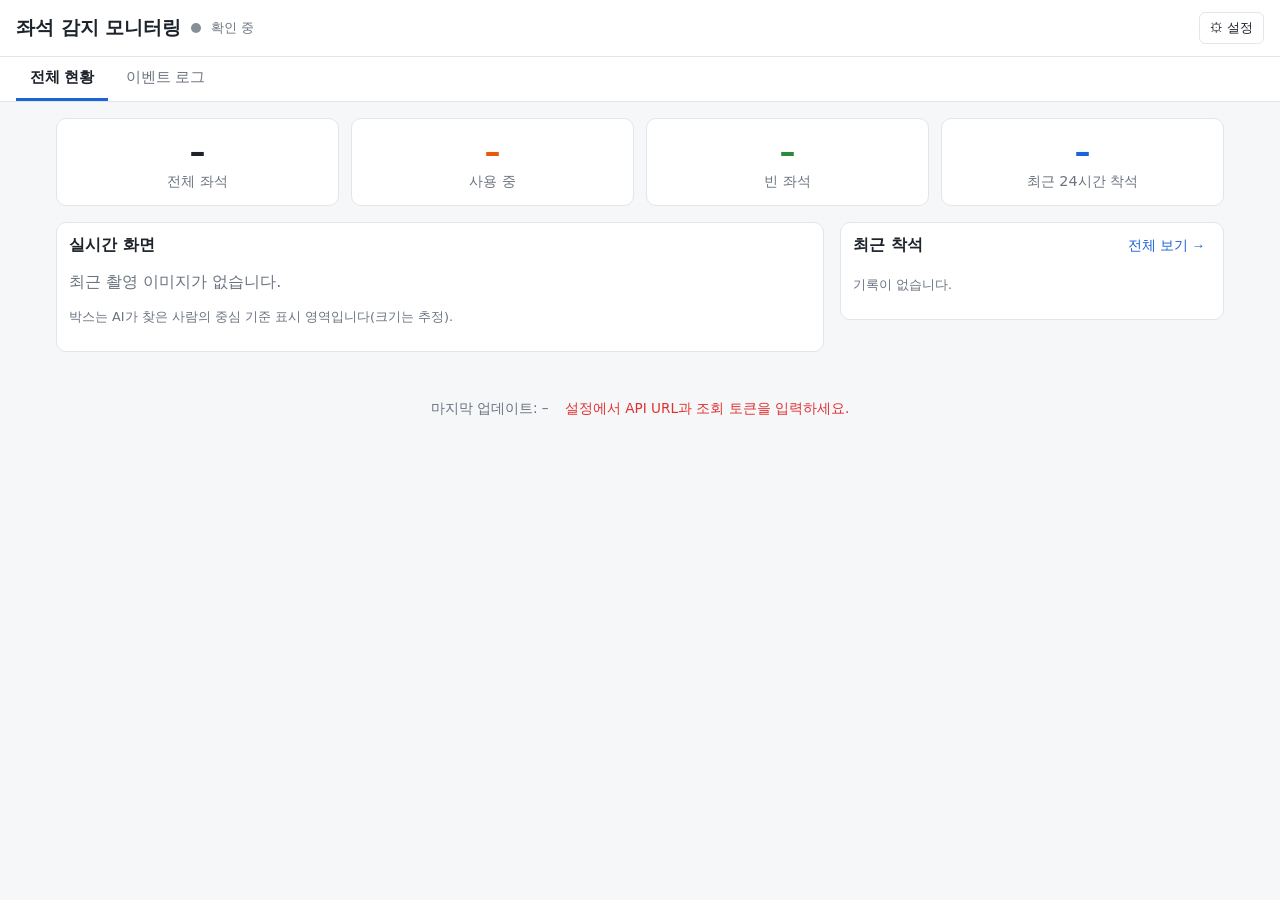
==== dashboard/static/index.html @ e9d50a09 "refactor(dashboard): port the dashboard server to FastAPI and uvicorn Replaces the nginx container: " ====
<!doctype html>
<html lang="ko">
<head>
  <meta charset="utf-8">
  <meta name="viewport" content="width=device-width, initial-scale=1">
  <title>xiao-seat-vision 좌석 감지</title>
  <link rel="stylesheet" href="style.css">
  <script src="config.js"></script>
</head>
<body>
  <header class="topbar">
    <div class="brand">
      <h1>좌석 감지 모니터링</h1>
      <span id="live-dot" class="live-dot" title="장치 연결 상태"></span><span id="live-text" class="muted small">확인 중</span>
    </div>
    <div class="topbar-actions">
      <span id="data-badge" class="badge test" hidden>테스트 데이터</span>
      <button id="open-settings" class="icon-btn" aria-label="설정">⚙ 설정</button>
    </div>
  </header>

  <nav class="tabs" role="tablist">
    <button class="tab active" role="tab" data-tab="overview" aria-selected="true">전체 현황</button>
    <button class="tab" role="tab" data-tab="events" aria-selected="false">이벤트 로그 <span id="events-badge" class="tab-badge" hidden></span></button>
  </nav>

  <main>
    <section class="counts" aria-label="좌석 요약">
      <div class="count total"><span id="c-total">–</span><label>전체 좌석</label></div>
      <div class="count occupied"><span id="c-occupied">–</span><label>사용 중</label></div>
      <div class="count empty"><span id="c-empty">–</span><label>빈 좌석</label></div>
      <div class="count today"><span id="c-today">–</span><label>최근 24시간 착석</label></div>
      <div class="count unknown" id="c-unknown-box" hidden><span id="c-unknown">–</span><label>확인 불가</label></div>
    </section>

    <!-- ① 전체 현황 -->
    <div id="tab-overview" class="tab-panel">
      <div class="overview-grid">
        <section class="view panel" aria-label="실시간 화면">
          <div class="panel-head">
            <h2>실시간 화면</h2>
            <span id="snapshot-time" class="muted small"></span>
          </div>
          <div id="snapshot-wrap" class="snapshot-wrap" hidden>
            <img id="snapshot" alt="최근 촬영 이미지">
            <svg id="overlay" class="overlay" viewBox="0 0 1 1" preserveAspectRatio="none"></svg>
            <div id="boxes" class="boxes"></div>
            <div id="badges" class="badges"></div>
          </div>
          <p id="no-snapshot" class="muted">최근 촬영 이미지가 없습니다.</p>
          <p class="muted small">박스는 AI가 찾은 사람의 중심 기준 표시 영역입니다(크기는 추정).</p>
          <ul id="seat-list" class="seat-list"></ul>
        </section>

        <aside class="side">
          <section class="panel">
            <div class="panel-head"><h2>최근 착석</h2><button class="link-btn" data-goto="events">전체 보기 →</button></div>
            <ul id="recent-events" class="recent-list"></ul>
            <p id="recent-empty" class="muted small">기록이 없습니다.</p>
          </section>
          <section id="people-section" class="panel" hidden>
            <div class="panel-head"><h2>감지된 사람 <span id="people-count"></span></h2></div>
            <ul id="people-list" class="people-list"></ul>
          </section>
        </aside>
      </div>

      <section id="stream-section" class="panel" hidden>
        <div class="panel-head">
          <h2>실시간 영상</h2>
          <button id="stream-toggle" class="btn">스트리밍 켜기</button>
        </div>
        <p class="muted small">스트리밍은 장치 화면 확인용 보조 기능이며 좌석 감지는 항상 계속됩니다.</p>
        <img id="stream" class="stream" alt="" hidden>
      </section>
    </div>

    <!-- ② 이벤트 로그 -->
    <div id="tab-events" class="tab-panel" hidden>
      <section class="panel">
        <div class="panel-head">
          <h2>착석 감지 이벤트 로그</h2>
          <label class="small">좌석
            <select id="seat-filter"><option value="">전체</option></select>
          </label>
        </div>
        <p class="muted small">사람이 좌석에 앉아 상태가 '사용 중'으로 바뀔 때마다 찍힌 사진입니다.</p>
        <p id="events-message" class="notice" hidden></p>
        <ul id="event-grid" class="event-grid"></ul>
        <p id="events-empty" class="muted" hidden>아직 착석 이벤트가 없습니다.</p>
      </section>
    </div>

    <!-- Developer mode panels are created only when developer mode is ON (see app.js). -->
    <div id="dev-root"></div>
  </main>

  <footer>
    마지막 업데이트: <span id="updated">–</span>
    <span id="error" class="error"></span>
  </footer>

  <dialog id="viewer" class="viewer">
    <form method="dialog">
      <div class="viewer-head"><b id="viewer-title"></b><button class="icon-btn" value="close">닫기 ✕</button></div>
      <div class="snapshot-wrap"><img id="viewer-img" alt=""><div id="viewer-boxes" class="boxes"></div></div>
      <p id="viewer-meta" class="muted small"></p>
    </form>
  </dialog>

  <dialog id="settings">
    <form method="dialog" id="settings-form">
      <h2>설정</h2>
      <label>대시보드 API URL
        <input name="apiUrl" type="url" placeholder="https://<ref>.supabase.co/functions/v1/dashboard-api">
      </label>
      <label>조회 토큰 (viewer)
        <input name="viewerToken" type="password" autocomplete="off" placeholder="비워두면 이 PC의 서버 토큰을 자동 사용">
      </label>
      <p class="muted small">이 PC의 대시보드 서버는 토큰을 서버에서 자동으로 붙여 줍니다. 다른 서버를 직접 조회할 때만 입력하세요.</p>
      <label class="check"><input name="testData" type="checkbox"> 테스트 영상 데이터 보기</label>

      <fieldset>
        <legend>실시간 스트리밍 (선택)</legend>
        <label>ESP32 주소 <input name="esp32Url" type="url" placeholder="http://192.168.0.42"></label>
        <label>ESP32 웹 토큰 <input name="esp32Token" type="password" autocomplete="off"></label>
      </fieldset>

      <fieldset>
        <legend>개발자</legend>
        <label class="check"><input name="devMode" type="checkbox"> 개발자 모드</label>
        <label>관리자 토큰 (개발자 데이터용)
          <input name="adminToken" type="password" autocomplete="off" placeholder="비워두면 이 PC의 서버 토큰을 자동 사용">
        </label>
        <p class="muted small">개발자 모드는 화면 표시 설정입니다. 상세 데이터는 관리자 토큰이 있을 때만 서버가 제공합니다.</p>
      </fieldset>
      <div class="dialog-actions">
        <button value="cancel" formnovalidate class="btn ghost">취소</button>
        <button value="save" class="btn">저장</button>
      </div>
    </form>
  </dialog>

  <script>
    // Make script failures visible instead of leaving the placeholders ("–") on screen.
    window.addEventListener("error", function (e) {
      var el = document.getElementById("error");
      if (el) el.textContent = "화면 스크립트 오류: " + (e.message || e) + " (Ctrl+F5로 새로고침)";
    });
  </script>
  <script src="viewmodel.js"></script>
  <script src="app.js"></script>
</body>
</html>
---- dashboard/static/style.css ----
:root {
  --bg: #f6f7f9;
  --card: #ffffff;
  --text: #1d232b;
  --muted: #6b7480;
  --border: #e2e5ea;
  --occupied: #e8590c;
  --empty: #2b8a3e;
  --unknown: #868e96;
  --accent: #1c64d8;
}
@media (prefers-color-scheme: dark) {
  :root {
    --bg: #14171b;
    --card: #1d2127;
    --text: #e6e8eb;
    --muted: #98a1ad;
    --border: #2c323a;
  }
}
* { box-sizing: border-box; }
body { margin: 0; font-family: system-ui, -apple-system, "Segoe UI", "Noto Sans KR", sans-serif; background: var(--bg); color: var(--text); }
.topbar { display: flex; justify-content: space-between; align-items: center; padding: 12px 16px; background: var(--card); border-bottom: 1px solid var(--border); }
.topbar h1 { font-size: 1.2rem; margin: 0; }
.topbar-actions { display: flex; gap: 8px; align-items: center; }
main { max-width: 960px; margin: 0 auto; padding: 16px; display: grid; gap: 16px; }
.counts { display: grid; grid-template-columns: repeat(auto-fit, minmax(120px, 1fr)); gap: 12px; }
.count { background: var(--card); border: 1px solid var(--border); border-radius: 10px; padding: 14px; text-align: center; }
.count span { display: block; font-size: 2rem; font-weight: 700; }
.count label { color: var(--muted); font-size: .9rem; }
.count.occupied span { color: var(--occupied); }
.count.empty span { color: var(--empty); }
.count.unknown span { color: var(--unknown); }
.view { background: var(--card); border: 1px solid var(--border); border-radius: 10px; padding: 12px; }
.snapshot-wrap { position: relative; width: 100%; line-height: 0; }
.snapshot-wrap img { width: 100%; height: auto; border-radius: 6px; }
.overlay { position: absolute; inset: 0; width: 100%; height: 100%; pointer-events: none; }
.badges { position: absolute; inset: 0; pointer-events: none; }
.seat-badge { position: absolute; transform: translate(-50%, -50%); line-height: 1.2; padding: 4px 10px; border-radius: 999px; color: #fff; font-size: .85rem; font-weight: 600; white-space: nowrap; box-shadow: 0 1px 4px rgba(0,0,0,.35); }
.seat-list { list-style: none; padding: 0; margin: 12px 0 0; display: grid; grid-template-columns: repeat(auto-fill, minmax(150px, 1fr)); gap: 8px; }
.seat-list li { border-radius: 8px; padding: 10px; color: #fff; }
.seat-list .name { font-weight: 600; display: block; }
.seat-list .detail { font-size: .8rem; opacity: .9; }
.state-occupied { background: var(--occupied); }
.state-empty { background: var(--empty); }
.state-unknown { background: var(--unknown); }
.people-list { list-style: none; padding: 0; margin: 8px 0 0; display: grid; grid-template-columns: repeat(auto-fill, minmax(120px, 1fr)); gap: 10px; }
.people-list li { border: 1px solid var(--border); border-radius: 8px; overflow: hidden; background: var(--bg); }
.person-thumb { display: block; width: 100%; aspect-ratio: 1 / 2; object-fit: cover; background-color: #222; background-repeat: no-repeat; }
.person-meta { padding: 6px 8px; font-size: .85rem; }
.person-meta b { display: block; }
.panel { background: var(--card); border: 1px solid var(--border); border-radius: 10px; padding: 12px; }
.panel-head { display: flex; justify-content: space-between; align-items: center; }
.panel h2 { font-size: 1rem; margin: 0; }
.stream { width: 100%; max-width: 640px; margin-top: 8px; border-radius: 6px; background: #000; }
.dev .grid { display: grid; grid-template-columns: repeat(auto-fit, minmax(180px, 1fr)); gap: 8px; margin-top: 8px; }
.dev .kv { border: 1px solid var(--border); border-radius: 6px; padding: 8px; font-size: .85rem; }
.dev .kv b { display: block; color: var(--muted); font-weight: 500; font-size: .75rem; }
.dev pre { max-height: 320px; overflow: auto; background: var(--bg); padding: 8px; border-radius: 6px; font-size: .75rem; line-height: 1.3; }
.dev table { width: 100%; border-collapse: collapse; font-size: .8rem; }
.dev td, .dev th { border-bottom: 1px solid var(--border); padding: 4px; text-align: left; }
.btn { background: var(--accent); color: #fff; border: 0; border-radius: 6px; padding: 8px 14px; cursor: pointer; }
.btn.ghost { background: transparent; color: var(--text); border: 1px solid var(--border); }
.icon-btn { background: transparent; border: 1px solid var(--border); color: var(--text); border-radius: 6px; padding: 6px 10px; cursor: pointer; }
.badge { padding: 3px 8px; border-radius: 999px; font-size: .75rem; }
.badge.test { background: #f59f00; color: #000; }
.muted { color: var(--muted); }
.small { font-size: .8rem; }
.error { color: #e03131; margin-left: 12px; }
footer { text-align: center; color: var(--muted); font-size: .85rem; padding: 16px; }
dialog { border: 1px solid var(--border); border-radius: 10px; background: var(--card); color: var(--text); width: min(480px, 92vw); }
dialog form { display: grid; gap: 10px; }
dialog label { display: grid; gap: 4px; font-size: .9rem; }
dialog label.check { display: flex; gap: 8px; align-items: center; }
dialog input[type=url], dialog input[type=password] { padding: 8px; border: 1px solid var(--border); border-radius: 6px; background: var(--bg); color: var(--text); }
fieldset { border: 1px solid var(--border); border-radius: 8px; display: grid; gap: 8px; }
.dialog-actions { display: flex; justify-content: flex-end; gap: 8px; }

/* ---- header status, tabs ---- */
.brand { display: flex; align-items: center; gap: 10px; }
.live-dot { width: 10px; height: 10px; border-radius: 50%; background: var(--unknown); display: inline-block; }
.live-dot.on { background: #2f9e44; box-shadow: 0 0 0 3px rgba(47,158,68,.2); }
.live-dot.off { background: #e03131; }
.tabs { display: flex; gap: 4px; padding: 0 16px; background: var(--card); border-bottom: 1px solid var(--border); }
.tab { background: none; border: 0; border-bottom: 3px solid transparent; padding: 10px 14px; font-size: .95rem; color: var(--muted); cursor: pointer; }
.tab.active { color: var(--text); border-bottom-color: var(--accent); font-weight: 600; }
.tab-badge { background: #e03131; color: #fff; border-radius: 999px; padding: 1px 7px; font-size: .75rem; margin-left: 4px; }
main { max-width: 1200px; }
.count.today span { color: var(--accent); }
.link-btn { background: none; border: 0; color: var(--accent); cursor: pointer; font-size: .85rem; }
.notice { background: #fff3bf; color: #5c4400; border-radius: 6px; padding: 8px 10px; font-size: .85rem; }

/* ---- overview layout ---- */
.overview-grid { display: grid; grid-template-columns: minmax(0, 2fr) minmax(260px, 1fr); gap: 16px; align-items: start; }
@media (max-width: 860px) { .overview-grid { grid-template-columns: 1fr; } }
.side { display: grid; gap: 16px; }

/* ---- detection boxes (helmet-detection style) ---- */
.boxes { position: absolute; inset: 0; pointer-events: none; }
.det-box { position: absolute; border: 2px solid var(--occupied); border-radius: 3px; box-shadow: 0 0 0 1px rgba(0,0,0,.35); }
.det-box.det-other { border-color: #4dabf7; }
.det-label { position: absolute; left: -2px; top: -20px; white-space: nowrap; font-size: .72rem; line-height: 1; padding: 3px 5px; color: #fff; background: var(--occupied); border-radius: 3px 3px 3px 0; }
.det-other .det-label { background: #1c7ed6; }

/* ---- event log ---- */
.event-grid { list-style: none; padding: 0; margin: 10px 0 0; display: grid; grid-template-columns: repeat(auto-fill, minmax(230px, 1fr)); gap: 12px; }
.recent-list { list-style: none; padding: 0; margin: 8px 0 0; display: grid; gap: 8px; }
.event-card { border: 1px solid var(--border); border-radius: 8px; overflow: hidden; background: var(--bg); cursor: pointer; transition: transform .1s; }
.event-card:hover { transform: translateY(-2px); }
.event-card.compact { display: grid; grid-template-columns: 96px 1fr; align-items: center; }
.event-media { position: relative; line-height: 0; background: #222; }
.event-media img { width: 100%; height: auto; display: block; }
.event-card.compact .event-media .det-label { display: none; }
.no-photo { color: #aaa; font-size: .8rem; line-height: 1.4; padding: 28px 8px; text-align: center; }
.event-meta { display: grid; gap: 3px; padding: 8px 10px; position: relative; }
.event-tag { justify-self: start; background: var(--occupied); color: #fff; font-size: .7rem; font-weight: 700; border-radius: 3px; padding: 2px 6px; }
.event-person { position: absolute; right: 8px; top: 8px; width: 40px; height: 64px; object-fit: cover; border-radius: 4px; border: 2px solid var(--card); }
.viewer { width: min(760px, 94vw); }
.viewer-head { display: flex; justify-content: space-between; align-items: center; margin-bottom: 8px; }
.viewer .snapshot-wrap img { width: 100%; }
select { padding: 4px 6px; border-radius: 6px; border: 1px solid var(--border); background: var(--bg); color: var(--text); }
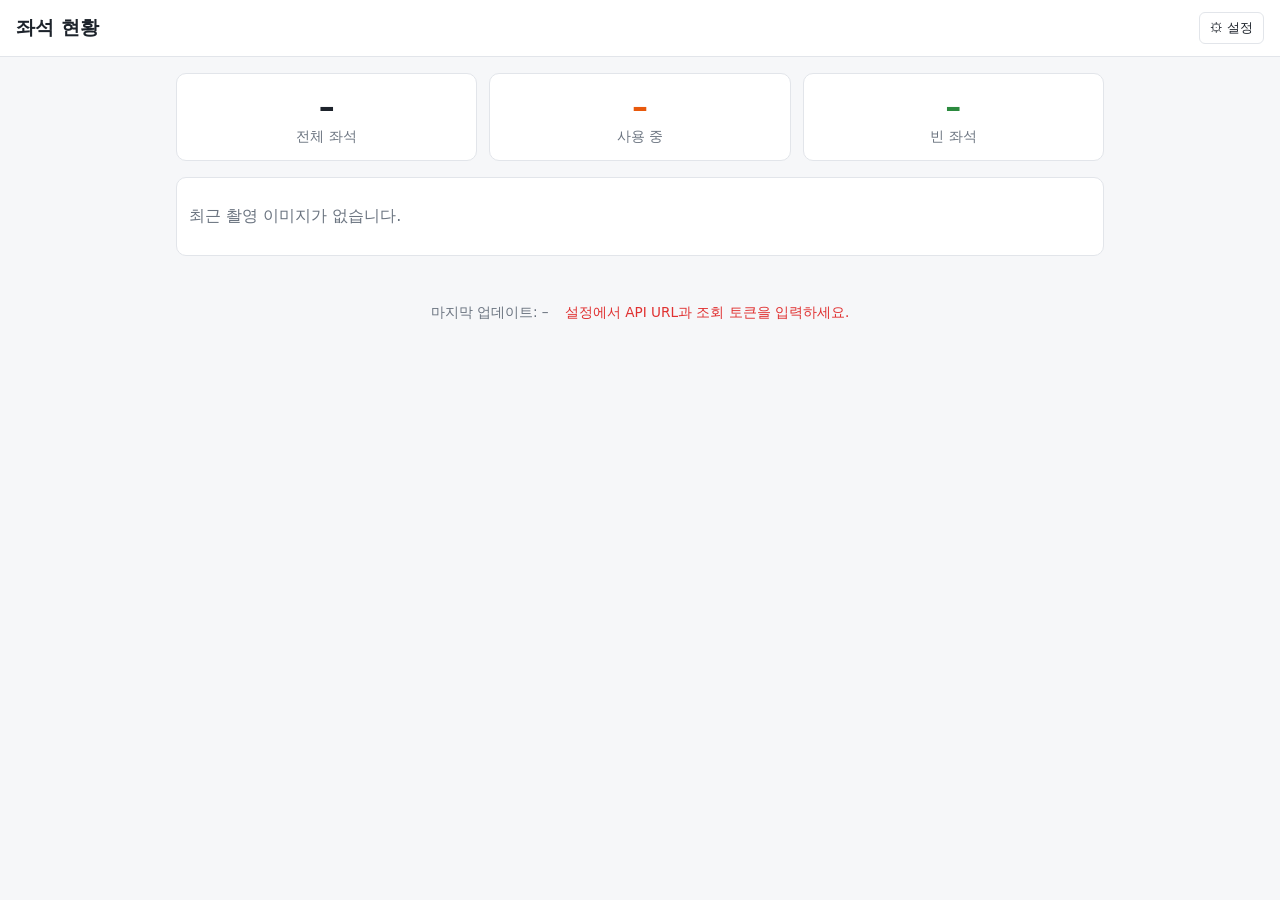
==== commit 341eacd2: "feat(supabase): add sit-down event feed to dashboard-api view=events pairs occupied seat events with" ====
--- a/dashboard/static/index.html
+++ b/dashboard/static/index.html
@@ -3,93 +3,51 @@
 <head>
   <meta charset="utf-8">
   <meta name="viewport" content="width=device-width, initial-scale=1">
-  <title>xiao-seat-vision 좌석 감지</title>
+  <title>xiao-seat-vision 좌석 현황</title>
   <link rel="stylesheet" href="style.css">
   <script src="config.js"></script>
 </head>
 <body>
   <header class="topbar">
-    <div class="brand">
-      <h1>좌석 감지 모니터링</h1>
-      <span id="live-dot" class="live-dot" title="장치 연결 상태"></span><span id="live-text" class="muted small">확인 중</span>
-    </div>
+    <h1>좌석 현황</h1>
     <div class="topbar-actions">
       <span id="data-badge" class="badge test" hidden>테스트 데이터</span>
       <button id="open-settings" class="icon-btn" aria-label="설정">⚙ 설정</button>
     </div>
   </header>
 
-  <nav class="tabs" role="tablist">
-    <button class="tab active" role="tab" data-tab="overview" aria-selected="true">전체 현황</button>
-    <button class="tab" role="tab" data-tab="events" aria-selected="false">이벤트 로그 <span id="events-badge" class="tab-badge" hidden></span></button>
-  </nav>
-
   <main>
     <section class="counts" aria-label="좌석 요약">
       <div class="count total"><span id="c-total">–</span><label>전체 좌석</label></div>
       <div class="count occupied"><span id="c-occupied">–</span><label>사용 중</label></div>
       <div class="count empty"><span id="c-empty">–</span><label>빈 좌석</label></div>
-      <div class="count today"><span id="c-today">–</span><label>최근 24시간 착석</label></div>
       <div class="count unknown" id="c-unknown-box" hidden><span id="c-unknown">–</span><label>확인 불가</label></div>
     </section>
 
-    <!-- ① 전체 현황 -->
-    <div id="tab-overview" class="tab-panel">
-      <div class="overview-grid">
-        <section class="view panel" aria-label="실시간 화면">
-          <div class="panel-head">
-            <h2>실시간 화면</h2>
-            <span id="snapshot-time" class="muted small"></span>
-          </div>
-          <div id="snapshot-wrap" class="snapshot-wrap" hidden>
-            <img id="snapshot" alt="최근 촬영 이미지">
-            <svg id="overlay" class="overlay" viewBox="0 0 1 1" preserveAspectRatio="none"></svg>
-            <div id="boxes" class="boxes"></div>
-            <div id="badges" class="badges"></div>
-          </div>
-          <p id="no-snapshot" class="muted">최근 촬영 이미지가 없습니다.</p>
-          <p class="muted small">박스는 AI가 찾은 사람의 중심 기준 표시 영역입니다(크기는 추정).</p>
-          <ul id="seat-list" class="seat-list"></ul>
-        </section>
+    <section class="view" aria-label="좌석 배치">
+      <div id="snapshot-wrap" class="snapshot-wrap" hidden>
+        <img id="snapshot" alt="최근 촬영 이미지">
+        <svg id="overlay" class="overlay" viewBox="0 0 1 1" preserveAspectRatio="none"></svg>
+        <div id="badges" class="badges"></div>
+      </div>
+      <p id="no-snapshot" class="muted">최근 촬영 이미지가 없습니다.</p>
+      <ul id="seat-list" class="seat-list"></ul>
+    </section>
 
-        <aside class="side">
-          <section class="panel">
-            <div class="panel-head"><h2>최근 착석</h2><button class="link-btn" data-goto="events">전체 보기 →</button></div>
-            <ul id="recent-events" class="recent-list"></ul>
-            <p id="recent-empty" class="muted small">기록이 없습니다.</p>
-          </section>
-          <section id="people-section" class="panel" hidden>
-            <div class="panel-head"><h2>감지된 사람 <span id="people-count"></span></h2></div>
-            <ul id="people-list" class="people-list"></ul>
-          </section>
-        </aside>
+    <section id="people-section" class="panel" hidden>
+      <div class="panel-head"><h2>감지된 사람 <span id="people-count"></span></h2></div>
+      <p class="muted small">최근 촬영 이미지에서 사람별로 잘라 보여줍니다. 위치는 사람의 중심 기준이라 몸 전체가 정확히 맞지 않을 수 있습니다.</p>
+      <ul id="people-list" class="people-list"></ul>
+    </section>
+
+    <section id="stream-section" class="panel" hidden>
+      <div class="panel-head">
+        <h2>실시간 영상</h2>
+        <button id="stream-toggle" class="btn">스트리밍 켜기</button>
       </div>
-
-      <section id="stream-section" class="panel" hidden>
-        <div class="panel-head">
-          <h2>실시간 영상</h2>
-          <button id="stream-toggle" class="btn">스트리밍 켜기</button>
-        </div>
-        <p class="muted small">스트리밍은 장치 화면 확인용 보조 기능이며 좌석 감지는 항상 계속됩니다.</p>
-        <img id="stream" class="stream" alt="" hidden>
-      </section>
-    </div>
-
-    <!-- ② 이벤트 로그 -->
-    <div id="tab-events" class="tab-panel" hidden>
-      <section class="panel">
-        <div class="panel-head">
-          <h2>착석 감지 이벤트 로그</h2>
-          <label class="small">좌석
-            <select id="seat-filter"><option value="">전체</option></select>
-          </label>
-        </div>
-        <p class="muted small">사람이 좌석에 앉아 상태가 '사용 중'으로 바뀔 때마다 찍힌 사진입니다.</p>
-        <p id="events-message" class="notice" hidden></p>
-        <ul id="event-grid" class="event-grid"></ul>
-        <p id="events-empty" class="muted" hidden>아직 착석 이벤트가 없습니다.</p>
-      </section>
-    </div>
+      <p class="muted small">스트리밍은 장치 화면 확인용 보조 기능이며 좌석 감지는 항상 계속됩니다.</p>
+      <img id="stream" class="stream" alt="" hidden>
+    </section>
 
     <!-- Developer mode panels are created only when developer mode is ON (see app.js). -->
     <div id="dev-root"></div>
@@ -100,24 +58,16 @@
     <span id="error" class="error"></span>
   </footer>
 
-  <dialog id="viewer" class="viewer">
-    <form method="dialog">
-      <div class="viewer-head"><b id="viewer-title"></b><button class="icon-btn" value="close">닫기 ✕</button></div>
-      <div class="snapshot-wrap"><img id="viewer-img" alt=""><div id="viewer-boxes" class="boxes"></div></div>
-      <p id="viewer-meta" class="muted small"></p>
-    </form>
-  </dialog>
-
   <dialog id="settings">
     <form method="dialog" id="settings-form">
       <h2>설정</h2>
       <label>대시보드 API URL
-        <input name="apiUrl" type="url" placeholder="https://<ref>.supabase.co/functions/v1/dashboard-api">
+        <input name="apiUrl" type="url" placeholder="https://<ref>.supabase.co/functions/v1/dashboard-api" required>
       </label>
       <label>조회 토큰 (viewer)
         <input name="viewerToken" type="password" autocomplete="off" placeholder="비워두면 이 PC의 서버 토큰을 자동 사용">
       </label>
-      <p class="muted small">이 PC의 대시보드 서버는 토큰을 서버에서 자동으로 붙여 줍니다. 다른 서버를 직접 조회할 때만 입력하세요.</p>
+      <p class="muted small">이 PC의 Docker 대시보드는 토큰을 서버에서 자동으로 붙여 줍니다. 다른 서버를 직접 조회할 때만 토큰을 입력하세요.</p>
       <label class="check"><input name="testData" type="checkbox"> 테스트 영상 데이터 보기</label>
 
       <fieldset>
--- a/dashboard/static/style.css
+++ b/dashboard/static/style.css
@@ -46,7 +46,7 @@
 .state-unknown { background: var(--unknown); }
 .people-list { list-style: none; padding: 0; margin: 8px 0 0; display: grid; grid-template-columns: repeat(auto-fill, minmax(120px, 1fr)); gap: 10px; }
 .people-list li { border: 1px solid var(--border); border-radius: 8px; overflow: hidden; background: var(--bg); }
-.person-thumb { display: block; width: 100%; aspect-ratio: 1 / 2; object-fit: cover; background-color: #222; background-repeat: no-repeat; }
+.person-thumb { width: 100%; aspect-ratio: 3 / 4; background-color: #222; background-repeat: no-repeat; }
 .person-meta { padding: 6px 8px; font-size: .85rem; }
 .person-meta b { display: block; }
 .panel { background: var(--card); border: 1px solid var(--border); border-radius: 10px; padding: 12px; }
@@ -75,47 +75,3 @@
 dialog input[type=url], dialog input[type=password] { padding: 8px; border: 1px solid var(--border); border-radius: 6px; background: var(--bg); color: var(--text); }
 fieldset { border: 1px solid var(--border); border-radius: 8px; display: grid; gap: 8px; }
 .dialog-actions { display: flex; justify-content: flex-end; gap: 8px; }
-
-/* ---- header status, tabs ---- */
-.brand { display: flex; align-items: center; gap: 10px; }
-.live-dot { width: 10px; height: 10px; border-radius: 50%; background: var(--unknown); display: inline-block; }
-.live-dot.on { background: #2f9e44; box-shadow: 0 0 0 3px rgba(47,158,68,.2); }
-.live-dot.off { background: #e03131; }
-.tabs { display: flex; gap: 4px; padding: 0 16px; background: var(--card); border-bottom: 1px solid var(--border); }
-.tab { background: none; border: 0; border-bottom: 3px solid transparent; padding: 10px 14px; font-size: .95rem; color: var(--muted); cursor: pointer; }
-.tab.active { color: var(--text); border-bottom-color: var(--accent); font-weight: 600; }
-.tab-badge { background: #e03131; color: #fff; border-radius: 999px; padding: 1px 7px; font-size: .75rem; margin-left: 4px; }
-main { max-width: 1200px; }
-.count.today span { color: var(--accent); }
-.link-btn { background: none; border: 0; color: var(--accent); cursor: pointer; font-size: .85rem; }
-.notice { background: #fff3bf; color: #5c4400; border-radius: 6px; padding: 8px 10px; font-size: .85rem; }
-
-/* ---- overview layout ---- */
-.overview-grid { display: grid; grid-template-columns: minmax(0, 2fr) minmax(260px, 1fr); gap: 16px; align-items: start; }
-@media (max-width: 860px) { .overview-grid { grid-template-columns: 1fr; } }
-.side { display: grid; gap: 16px; }
-
-/* ---- detection boxes (helmet-detection style) ---- */
-.boxes { position: absolute; inset: 0; pointer-events: none; }
-.det-box { position: absolute; border: 2px solid var(--occupied); border-radius: 3px; box-shadow: 0 0 0 1px rgba(0,0,0,.35); }
-.det-box.det-other { border-color: #4dabf7; }
-.det-label { position: absolute; left: -2px; top: -20px; white-space: nowrap; font-size: .72rem; line-height: 1; padding: 3px 5px; color: #fff; background: var(--occupied); border-radius: 3px 3px 3px 0; }
-.det-other .det-label { background: #1c7ed6; }
-
-/* ---- event log ---- */
-.event-grid { list-style: none; padding: 0; margin: 10px 0 0; display: grid; grid-template-columns: repeat(auto-fill, minmax(230px, 1fr)); gap: 12px; }
-.recent-list { list-style: none; padding: 0; margin: 8px 0 0; display: grid; gap: 8px; }
-.event-card { border: 1px solid var(--border); border-radius: 8px; overflow: hidden; background: var(--bg); cursor: pointer; transition: transform .1s; }
-.event-card:hover { transform: translateY(-2px); }
-.event-card.compact { display: grid; grid-template-columns: 96px 1fr; align-items: center; }
-.event-media { position: relative; line-height: 0; background: #222; }
-.event-media img { width: 100%; height: auto; display: block; }
-.event-card.compact .event-media .det-label { display: none; }
-.no-photo { color: #aaa; font-size: .8rem; line-height: 1.4; padding: 28px 8px; text-align: center; }
-.event-meta { display: grid; gap: 3px; padding: 8px 10px; position: relative; }
-.event-tag { justify-self: start; background: var(--occupied); color: #fff; font-size: .7rem; font-weight: 700; border-radius: 3px; padding: 2px 6px; }
-.event-person { position: absolute; right: 8px; top: 8px; width: 40px; height: 64px; object-fit: cover; border-radius: 4px; border: 2px solid var(--card); }
-.viewer { width: min(760px, 94vw); }
-.viewer-head { display: flex; justify-content: space-between; align-items: center; margin-bottom: 8px; }
-.viewer .snapshot-wrap img { width: 100%; }
-select { padding: 4px 6px; border-radius: 6px; border: 1px solid var(--border); background: var(--bg); color: var(--text); }
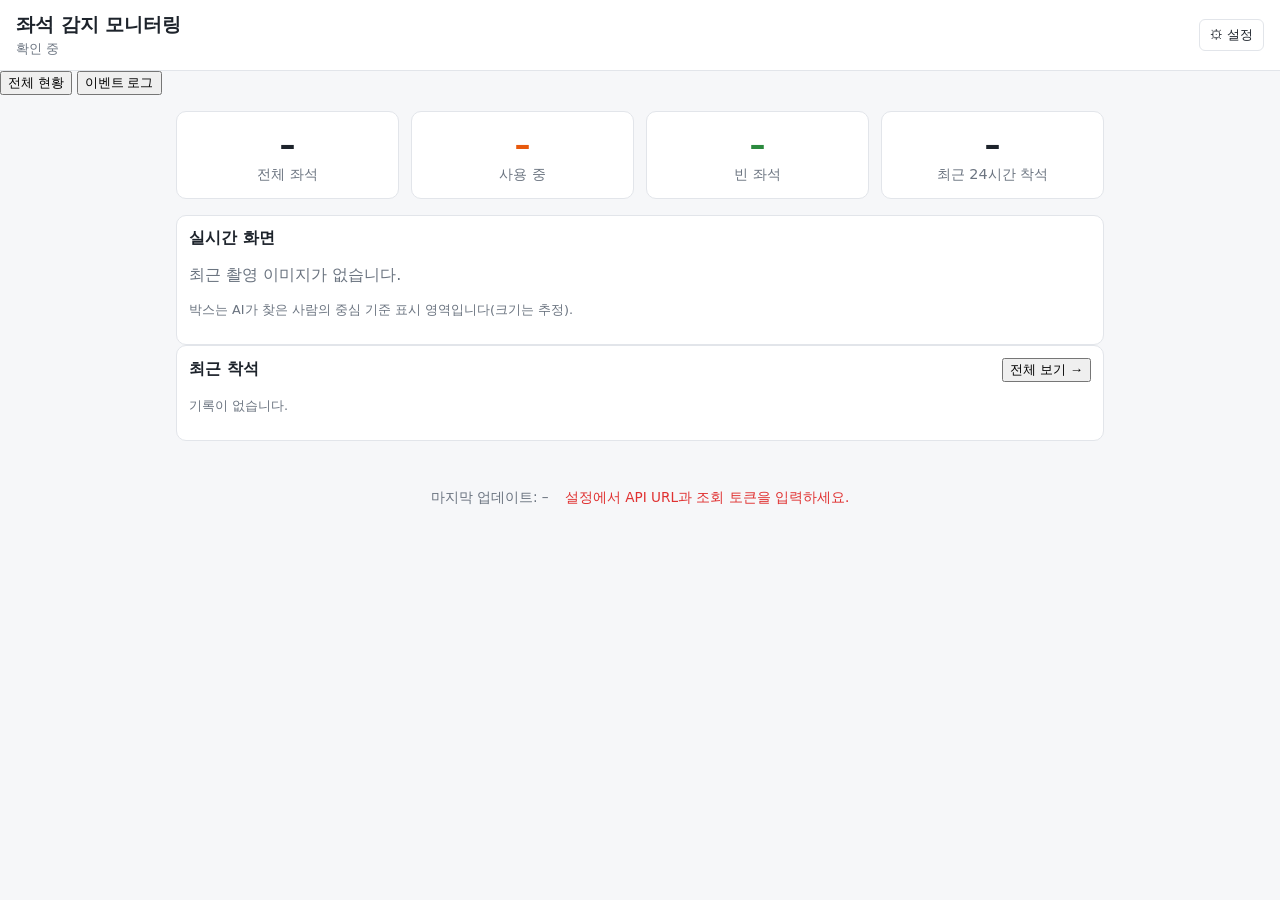
==== commit e97cf70e: "feat(dashboard): remove seat labels from the photos The live photo and event-log photos only show pe" ====
--- a/dashboard/static/index.html
+++ b/dashboard/static/index.html
@@ -3,51 +3,92 @@
 <head>
   <meta charset="utf-8">
   <meta name="viewport" content="width=device-width, initial-scale=1">
-  <title>xiao-seat-vision 좌석 현황</title>
+  <title>xiao-seat-vision 좌석 감지</title>
   <link rel="stylesheet" href="style.css">
   <script src="config.js"></script>
 </head>
 <body>
   <header class="topbar">
-    <h1>좌석 현황</h1>
+    <div class="brand">
+      <h1>좌석 감지 모니터링</h1>
+      <span id="live-dot" class="live-dot" title="장치 연결 상태"></span><span id="live-text" class="muted small">확인 중</span>
+    </div>
     <div class="topbar-actions">
       <span id="data-badge" class="badge test" hidden>테스트 데이터</span>
       <button id="open-settings" class="icon-btn" aria-label="설정">⚙ 설정</button>
     </div>
   </header>
 
+  <nav class="tabs" role="tablist">
+    <button class="tab active" role="tab" data-tab="overview" aria-selected="true">전체 현황</button>
+    <button class="tab" role="tab" data-tab="events" aria-selected="false">이벤트 로그 <span id="events-badge" class="tab-badge" hidden></span></button>
+  </nav>
+
   <main>
     <section class="counts" aria-label="좌석 요약">
       <div class="count total"><span id="c-total">–</span><label>전체 좌석</label></div>
       <div class="count occupied"><span id="c-occupied">–</span><label>사용 중</label></div>
       <div class="count empty"><span id="c-empty">–</span><label>빈 좌석</label></div>
+      <div class="count today"><span id="c-today">–</span><label>최근 24시간 착석</label></div>
       <div class="count unknown" id="c-unknown-box" hidden><span id="c-unknown">–</span><label>확인 불가</label></div>
     </section>
 
-    <section class="view" aria-label="좌석 배치">
-      <div id="snapshot-wrap" class="snapshot-wrap" hidden>
-        <img id="snapshot" alt="최근 촬영 이미지">
-        <svg id="overlay" class="overlay" viewBox="0 0 1 1" preserveAspectRatio="none"></svg>
-        <div id="badges" class="badges"></div>
+    <!-- ① 전체 현황 -->
+    <div id="tab-overview" class="tab-panel">
+      <div class="overview-grid">
+        <section class="view panel" aria-label="실시간 화면">
+          <div class="panel-head">
+            <h2>실시간 화면</h2>
+            <span id="snapshot-time" class="muted small"></span>
+          </div>
+          <div id="snapshot-wrap" class="snapshot-wrap" hidden>
+            <img id="snapshot" alt="최근 촬영 이미지">
+            <svg id="overlay" class="overlay" viewBox="0 0 1 1" preserveAspectRatio="none"></svg>
+            <div id="boxes" class="boxes"></div>
+          </div>
+          <p id="no-snapshot" class="muted">최근 촬영 이미지가 없습니다.</p>
+          <p class="muted small">박스는 AI가 찾은 사람의 중심 기준 표시 영역입니다(크기는 추정).</p>
+          <ul id="seat-list" class="seat-list"></ul>
+        </section>
+
+        <aside class="side">
+          <section class="panel">
+            <div class="panel-head"><h2>최근 착석</h2><button class="link-btn" data-goto="events">전체 보기 →</button></div>
+            <ul id="recent-events" class="recent-list"></ul>
+            <p id="recent-empty" class="muted small">기록이 없습니다.</p>
+          </section>
+          <section id="people-section" class="panel" hidden>
+            <div class="panel-head"><h2>감지된 사람 <span id="people-count"></span></h2></div>
+            <ul id="people-list" class="people-list"></ul>
+          </section>
+        </aside>
       </div>
-      <p id="no-snapshot" class="muted">최근 촬영 이미지가 없습니다.</p>
-      <ul id="seat-list" class="seat-list"></ul>
-    </section>
 
-    <section id="people-section" class="panel" hidden>
-      <div class="panel-head"><h2>감지된 사람 <span id="people-count"></span></h2></div>
-      <p class="muted small">최근 촬영 이미지에서 사람별로 잘라 보여줍니다. 위치는 사람의 중심 기준이라 몸 전체가 정확히 맞지 않을 수 있습니다.</p>
-      <ul id="people-list" class="people-list"></ul>
-    </section>
+      <section id="stream-section" class="panel" hidden>
+        <div class="panel-head">
+          <h2>실시간 영상</h2>
+          <button id="stream-toggle" class="btn">스트리밍 켜기</button>
+        </div>
+        <p class="muted small">스트리밍은 장치 화면 확인용 보조 기능이며 좌석 감지는 항상 계속됩니다.</p>
+        <img id="stream" class="stream" alt="" hidden>
+      </section>
+    </div>
 
-    <section id="stream-section" class="panel" hidden>
-      <div class="panel-head">
-        <h2>실시간 영상</h2>
-        <button id="stream-toggle" class="btn">스트리밍 켜기</button>
-      </div>
-      <p class="muted small">스트리밍은 장치 화면 확인용 보조 기능이며 좌석 감지는 항상 계속됩니다.</p>
-      <img id="stream" class="stream" alt="" hidden>
-    </section>
+    <!-- ② 이벤트 로그 -->
+    <div id="tab-events" class="tab-panel" hidden>
+      <section class="panel">
+        <div class="panel-head">
+          <h2>착석 감지 이벤트 로그</h2>
+          <label class="small">좌석
+            <select id="seat-filter"><option value="">전체</option></select>
+          </label>
+        </div>
+        <p class="muted small">사람이 좌석에 앉아 상태가 '사용 중'으로 바뀔 때마다 찍힌 사진입니다.</p>
+        <p id="events-message" class="notice" hidden></p>
+        <ul id="event-grid" class="event-grid"></ul>
+        <p id="events-empty" class="muted" hidden>아직 착석 이벤트가 없습니다.</p>
+      </section>
+    </div>
 
     <!-- Developer mode panels are created only when developer mode is ON (see app.js). -->
     <div id="dev-root"></div>
@@ -58,16 +99,24 @@
     <span id="error" class="error"></span>
   </footer>
 
+  <dialog id="viewer" class="viewer">
+    <form method="dialog">
+      <div class="viewer-head"><b id="viewer-title"></b><button class="icon-btn" value="close">닫기 ✕</button></div>
+      <div class="snapshot-wrap"><img id="viewer-img" alt=""><div id="viewer-boxes" class="boxes"></div></div>
+      <p id="viewer-meta" class="muted small"></p>
+    </form>
+  </dialog>
+
   <dialog id="settings">
     <form method="dialog" id="settings-form">
       <h2>설정</h2>
       <label>대시보드 API URL
-        <input name="apiUrl" type="url" placeholder="https://<ref>.supabase.co/functions/v1/dashboard-api" required>
+        <input name="apiUrl" type="url" placeholder="https://<ref>.supabase.co/functions/v1/dashboard-api">
       </label>
       <label>조회 토큰 (viewer)
         <input name="viewerToken" type="password" autocomplete="off" placeholder="비워두면 이 PC의 서버 토큰을 자동 사용">
       </label>
-      <p class="muted small">이 PC의 Docker 대시보드는 토큰을 서버에서 자동으로 붙여 줍니다. 다른 서버를 직접 조회할 때만 토큰을 입력하세요.</p>
+      <p class="muted small">이 PC의 대시보드 서버는 토큰을 서버에서 자동으로 붙여 줍니다. 다른 서버를 직접 조회할 때만 입력하세요.</p>
       <label class="check"><input name="testData" type="checkbox"> 테스트 영상 데이터 보기</label>
 
       <fieldset>
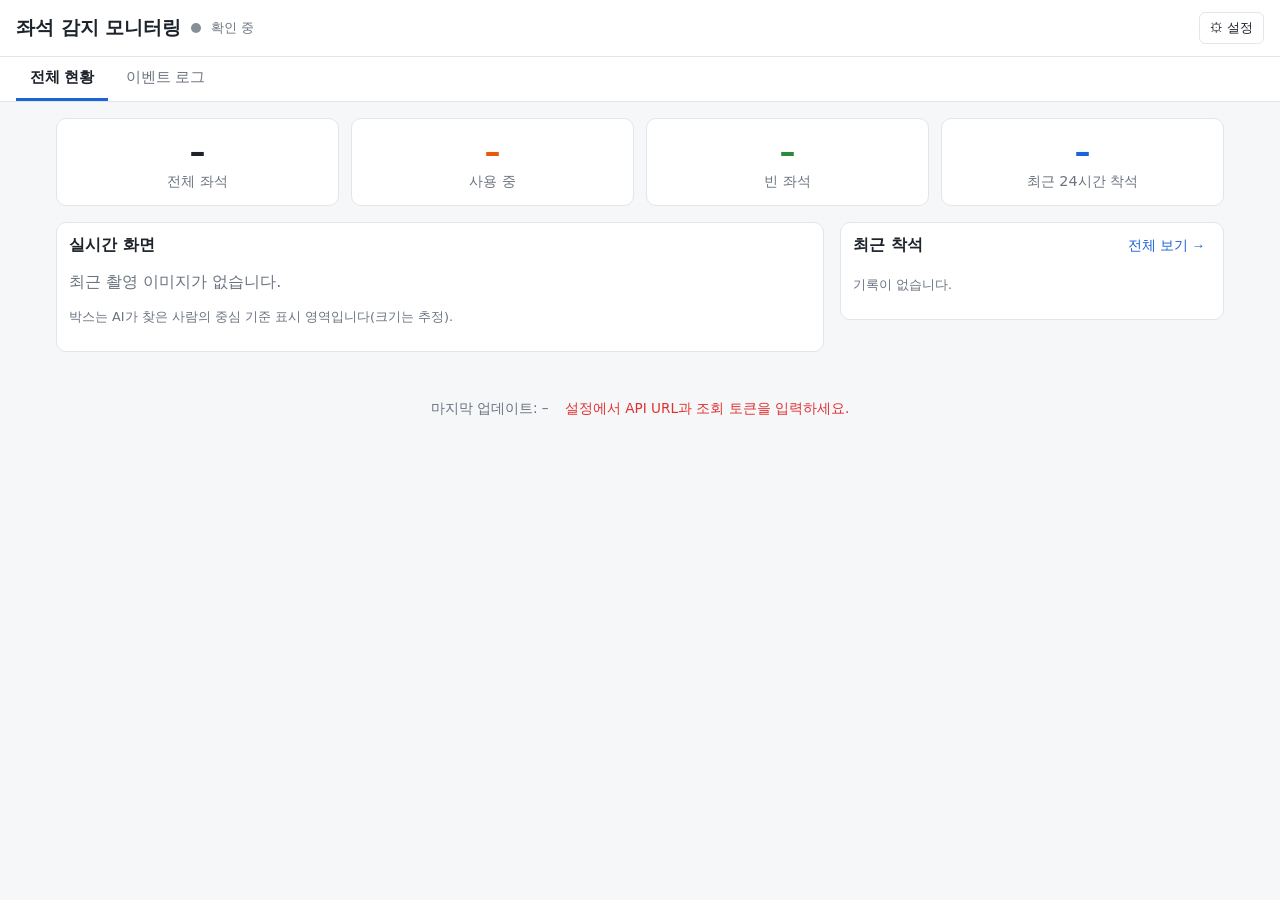
==== commit 72388fd9: "feat(dashboard): add developer test mode (camera, test video, test image) Developer mode only: camer" ====
--- a/dashboard/static/index.html
+++ b/dashboard/static/index.html
@@ -64,14 +64,6 @@
         </aside>
       </div>
 
-      <section id="stream-section" class="panel" hidden>
-        <div class="panel-head">
-          <h2>실시간 영상</h2>
-          <button id="stream-toggle" class="btn">스트리밍 켜기</button>
-        </div>
-        <p class="muted small">스트리밍은 장치 화면 확인용 보조 기능이며 좌석 감지는 항상 계속됩니다.</p>
-        <img id="stream" class="stream" alt="" hidden>
-      </section>
     </div>
 
     <!-- ② 이벤트 로그 -->
@@ -90,7 +82,43 @@
       </section>
     </div>
 
-    <!-- Developer mode panels are created only when developer mode is ON (see app.js). -->
+    <!-- 테스트 모드: developer mode only. Persistent (not re-rendered every refresh). -->
+    <section id="devtools" class="panel dev devtools" hidden>
+      <div class="panel-head"><h2>테스트 모드 <span class="muted small">(개발자)</span></h2><span id="dev-status" class="muted small"></span></div>
+      <div class="devtools-grid">
+        <div class="tool">
+          <b>카메라 실시간 영상</b>
+          <p class="muted small">ESP32 화면 확인용. 켜도 좌석 감지는 계속됩니다(추론 주기 1초 → 2초).</p>
+          <button id="cam-toggle" class="btn">카메라 켜기</button>
+          <img id="cam-stream" class="stream" alt="카메라 실시간 영상" hidden>
+        </div>
+        <div class="tool">
+          <b>테스트 영상</b>
+          <p class="muted small">test-videos의 영상을 카메라 대신 보드에 넣어 실제 AI로 판단합니다.</p>
+          <div id="tv-status" class="muted small">상태 확인 중</div>
+          <div class="btn-row">
+            <button class="btn" data-tv="play">▶ 재생</button>
+            <button class="btn ghost" data-tv="pause">⏸ 일시정지</button>
+            <button class="btn ghost" data-tv="stop">⏹ 정지</button>
+          </div>
+        </div>
+        <div class="tool">
+          <b>테스트 이미지 전송</b>
+          <p class="muted small">사진을 보드로 보내 추론 → MQTT → Supabase 저장 → 이벤트 로그(테스트)까지 확인합니다.</p>
+          <input id="ti-file" type="file" accept="image/*">
+          <button id="ti-send" class="btn">보내기</button>
+          <pre id="ti-result" class="small" hidden></pre>
+        </div>
+        <div class="tool">
+          <b>테스트 데이터</b>
+          <p class="muted small">테스트로 만든 기록은 실제 기록과 따로 저장됩니다(is_test).</p>
+          <button id="test-data-toggle" class="btn ghost">테스트 데이터 보기: OFF</button>
+          <button class="btn ghost" data-goto="events">이벤트 로그 열기</button>
+        </div>
+      </div>
+    </section>
+
+    <!-- Developer mode data panel is created only when developer mode is ON (see app.js). -->
     <div id="dev-root"></div>
   </main>
 
@@ -120,14 +148,8 @@
       <label class="check"><input name="testData" type="checkbox"> 테스트 영상 데이터 보기</label>
 
       <fieldset>
-        <legend>실시간 스트리밍 (선택)</legend>
-        <label>ESP32 주소 <input name="esp32Url" type="url" placeholder="http://192.168.0.42"></label>
-        <label>ESP32 웹 토큰 <input name="esp32Token" type="password" autocomplete="off"></label>
-      </fieldset>
-
-      <fieldset>
         <legend>개발자</legend>
-        <label class="check"><input name="devMode" type="checkbox"> 개발자 모드</label>
+        <label class="check"><input name="devMode" type="checkbox"> 개발자 모드 (상세 데이터 + 테스트 모드)</label>
         <label>관리자 토큰 (개발자 데이터용)
           <input name="adminToken" type="password" autocomplete="off" placeholder="비워두면 이 PC의 서버 토큰을 자동 사용">
         </label>
--- a/dashboard/static/style.css
+++ b/dashboard/static/style.css
@@ -46,7 +46,7 @@
 .state-unknown { background: var(--unknown); }
 .people-list { list-style: none; padding: 0; margin: 8px 0 0; display: grid; grid-template-columns: repeat(auto-fill, minmax(120px, 1fr)); gap: 10px; }
 .people-list li { border: 1px solid var(--border); border-radius: 8px; overflow: hidden; background: var(--bg); }
-.person-thumb { width: 100%; aspect-ratio: 3 / 4; background-color: #222; background-repeat: no-repeat; }
+.person-thumb { display: block; width: 100%; aspect-ratio: 1 / 2; object-fit: cover; background-color: #222; background-repeat: no-repeat; }
 .person-meta { padding: 6px 8px; font-size: .85rem; }
 .person-meta b { display: block; }
 .panel { background: var(--card); border: 1px solid var(--border); border-radius: 10px; padding: 12px; }
@@ -75,3 +75,56 @@
 dialog input[type=url], dialog input[type=password] { padding: 8px; border: 1px solid var(--border); border-radius: 6px; background: var(--bg); color: var(--text); }
 fieldset { border: 1px solid var(--border); border-radius: 8px; display: grid; gap: 8px; }
 .dialog-actions { display: flex; justify-content: flex-end; gap: 8px; }
+
+/* ---- header status, tabs ---- */
+.brand { display: flex; align-items: center; gap: 10px; }
+.live-dot { width: 10px; height: 10px; border-radius: 50%; background: var(--unknown); display: inline-block; }
+.live-dot.on { background: #2f9e44; box-shadow: 0 0 0 3px rgba(47,158,68,.2); }
+.live-dot.off { background: #e03131; }
+.tabs { display: flex; gap: 4px; padding: 0 16px; background: var(--card); border-bottom: 1px solid var(--border); }
+.tab { background: none; border: 0; border-bottom: 3px solid transparent; padding: 10px 14px; font-size: .95rem; color: var(--muted); cursor: pointer; }
+.tab.active { color: var(--text); border-bottom-color: var(--accent); font-weight: 600; }
+.tab-badge { background: #e03131; color: #fff; border-radius: 999px; padding: 1px 7px; font-size: .75rem; margin-left: 4px; }
+main { max-width: 1200px; }
+.count.today span { color: var(--accent); }
+.link-btn { background: none; border: 0; color: var(--accent); cursor: pointer; font-size: .85rem; }
+.notice { background: #fff3bf; color: #5c4400; border-radius: 6px; padding: 8px 10px; font-size: .85rem; }
+
+/* ---- overview layout ---- */
+.overview-grid { display: grid; grid-template-columns: minmax(0, 2fr) minmax(260px, 1fr); gap: 16px; align-items: start; }
+@media (max-width: 860px) { .overview-grid { grid-template-columns: 1fr; } }
+.side { display: grid; gap: 16px; }
+
+/* ---- detection boxes (helmet-detection style) ---- */
+.boxes { position: absolute; inset: 0; pointer-events: none; }
+.det-box { position: absolute; border: 2px solid var(--occupied); border-radius: 3px; box-shadow: 0 0 0 1px rgba(0,0,0,.35); }
+.det-box.det-other { border-color: #4dabf7; }
+.det-label { position: absolute; left: -2px; top: -20px; white-space: nowrap; font-size: .72rem; line-height: 1; padding: 3px 5px; color: #fff; background: var(--occupied); border-radius: 3px 3px 3px 0; }
+.det-other .det-label { background: #1c7ed6; }
+
+/* ---- event log ---- */
+.event-grid { list-style: none; padding: 0; margin: 10px 0 0; display: grid; grid-template-columns: repeat(auto-fill, minmax(230px, 1fr)); gap: 12px; }
+.recent-list { list-style: none; padding: 0; margin: 8px 0 0; display: grid; gap: 8px; }
+.event-card { border: 1px solid var(--border); border-radius: 8px; overflow: hidden; background: var(--bg); cursor: pointer; transition: transform .1s; }
+.event-card:hover { transform: translateY(-2px); }
+.event-card.compact { display: grid; grid-template-columns: 96px 1fr; align-items: center; }
+.event-media { position: relative; line-height: 0; background: #222; }
+.event-media img { width: 100%; height: auto; display: block; }
+.event-card.compact .event-media .det-label { display: none; }
+.no-photo { color: #aaa; font-size: .8rem; line-height: 1.4; padding: 28px 8px; text-align: center; }
+.event-meta { display: grid; gap: 3px; padding: 8px 10px; position: relative; }
+.event-tag { justify-self: start; background: var(--occupied); color: #fff; font-size: .7rem; font-weight: 700; border-radius: 3px; padding: 2px 6px; }
+.event-person { position: absolute; right: 8px; top: 8px; width: 40px; height: 64px; object-fit: cover; border-radius: 4px; border: 2px solid var(--card); }
+.viewer { width: min(760px, 94vw); }
+.viewer-head { display: flex; justify-content: space-between; align-items: center; margin-bottom: 8px; }
+.viewer .snapshot-wrap img { width: 100%; }
+select { padding: 4px 6px; border-radius: 6px; border: 1px solid var(--border); background: var(--bg); color: var(--text); }
+
+/* ---- 테스트 모드 (developer) ---- */
+.devtools { border-color: #f59f00; }
+.devtools-grid { display: grid; grid-template-columns: repeat(auto-fit, minmax(240px, 1fr)); gap: 12px; margin-top: 8px; }
+.tool { border: 1px solid var(--border); border-radius: 8px; padding: 10px; display: grid; gap: 6px; align-content: start; }
+.tool p { margin: 0; }
+.btn-row { display: flex; gap: 6px; flex-wrap: wrap; }
+.btn:disabled { opacity: .5; cursor: wait; }
+#ti-result { white-space: pre-wrap; background: var(--bg); padding: 6px; border-radius: 6px; margin: 0; }
